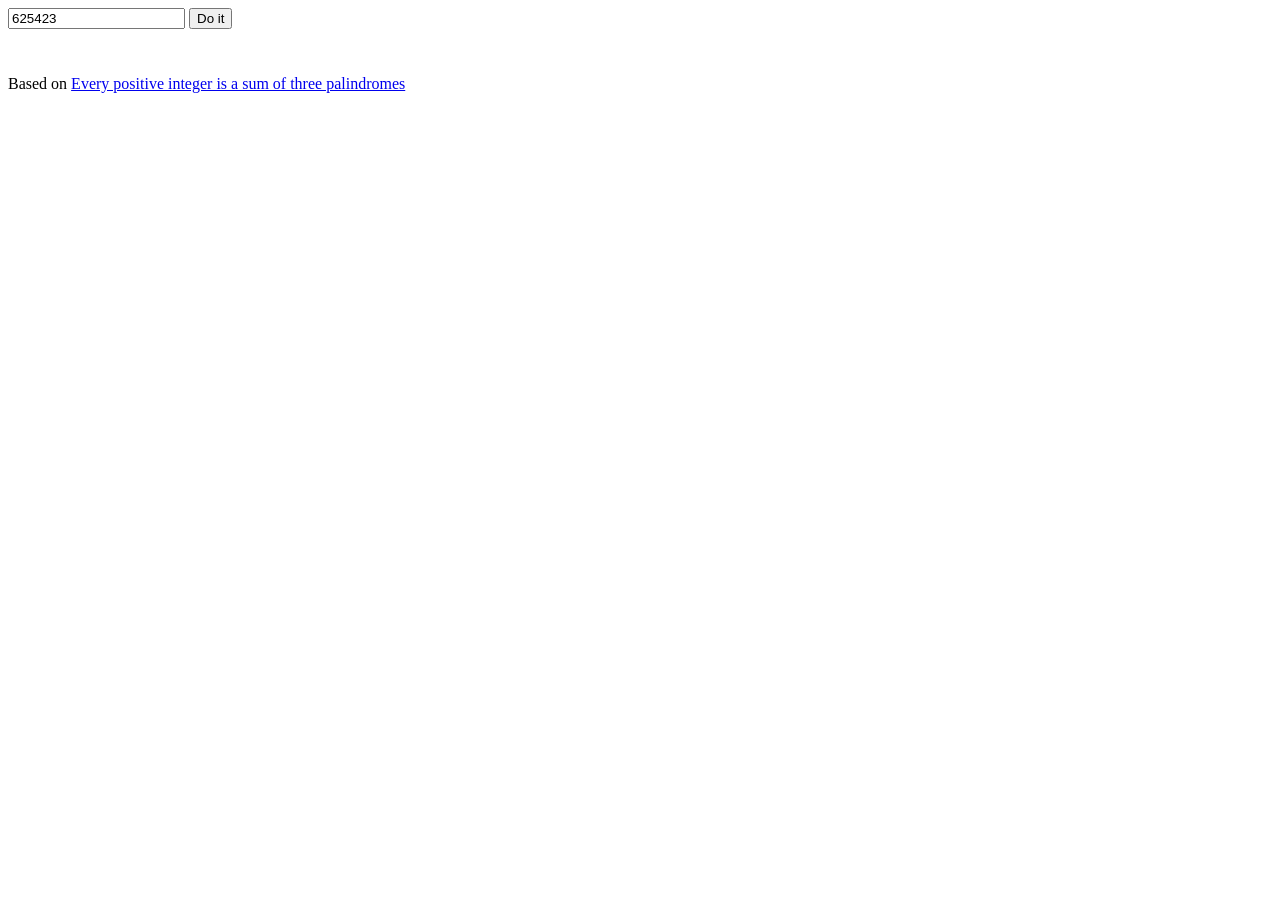
==== index.html @ 40272c16 "first go I think it works. Need to check all small numbers" ====
<!doctype html>
<html>
    <head>
        <style type="text/css">
            #output {
                display:inline-block;
                text-align: right;
                letter-spacing: 1em;
            }
        </style>
    </head>
    <body>
        <input type="text" id="n" value="625423">
        <button id="do-it">Do it</button>
        <br>
        <pre id="output"></pre>
        <footer>
            <p>Based on <a href="https://arxiv.org/abs/1602.06208v2">Every positive integer is a sum of three palindromes</a></p>
        </footer>
        <script src="thing.js"></script>
    </body>
</html>
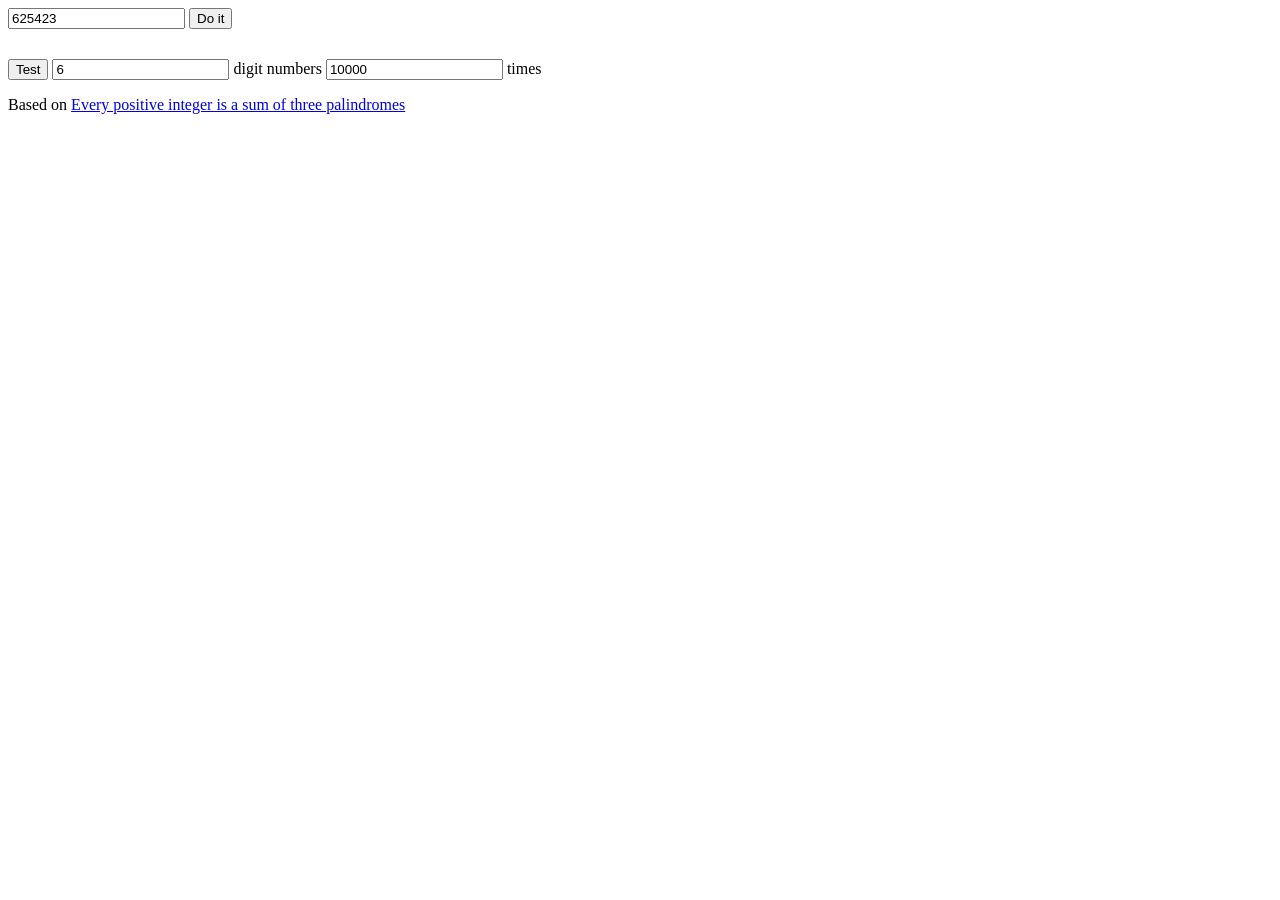
==== commit 93be2a02: "it seems to work! Checked on all numbers up to and including 6 digits, and on thousands of random nu" ====
--- a/index.html
+++ b/index.html
@@ -10,10 +10,21 @@
         </style>
     </head>
     <body>
-        <input type="text" id="n" value="625423">
-        <button id="do-it">Do it</button>
-        <br>
-        <pre id="output"></pre>
+        <section>
+            <div>
+                <input type="text" id="n" value="625423">
+                <button id="do-it">Do it</button>
+            </div>
+            <pre id="output"></pre>
+        </section>
+        <section>
+            <button id="big-test">Test</button>
+            <input id="test-length" type="number" value="6">
+            digit numbers
+            <input id="test-count" type="number" value="10000">
+            times
+            <p id="test-result"></p>
+        </section>
         <footer>
             <p>Based on <a href="https://arxiv.org/abs/1602.06208v2">Every positive integer is a sum of three palindromes</a></p>
         </footer>
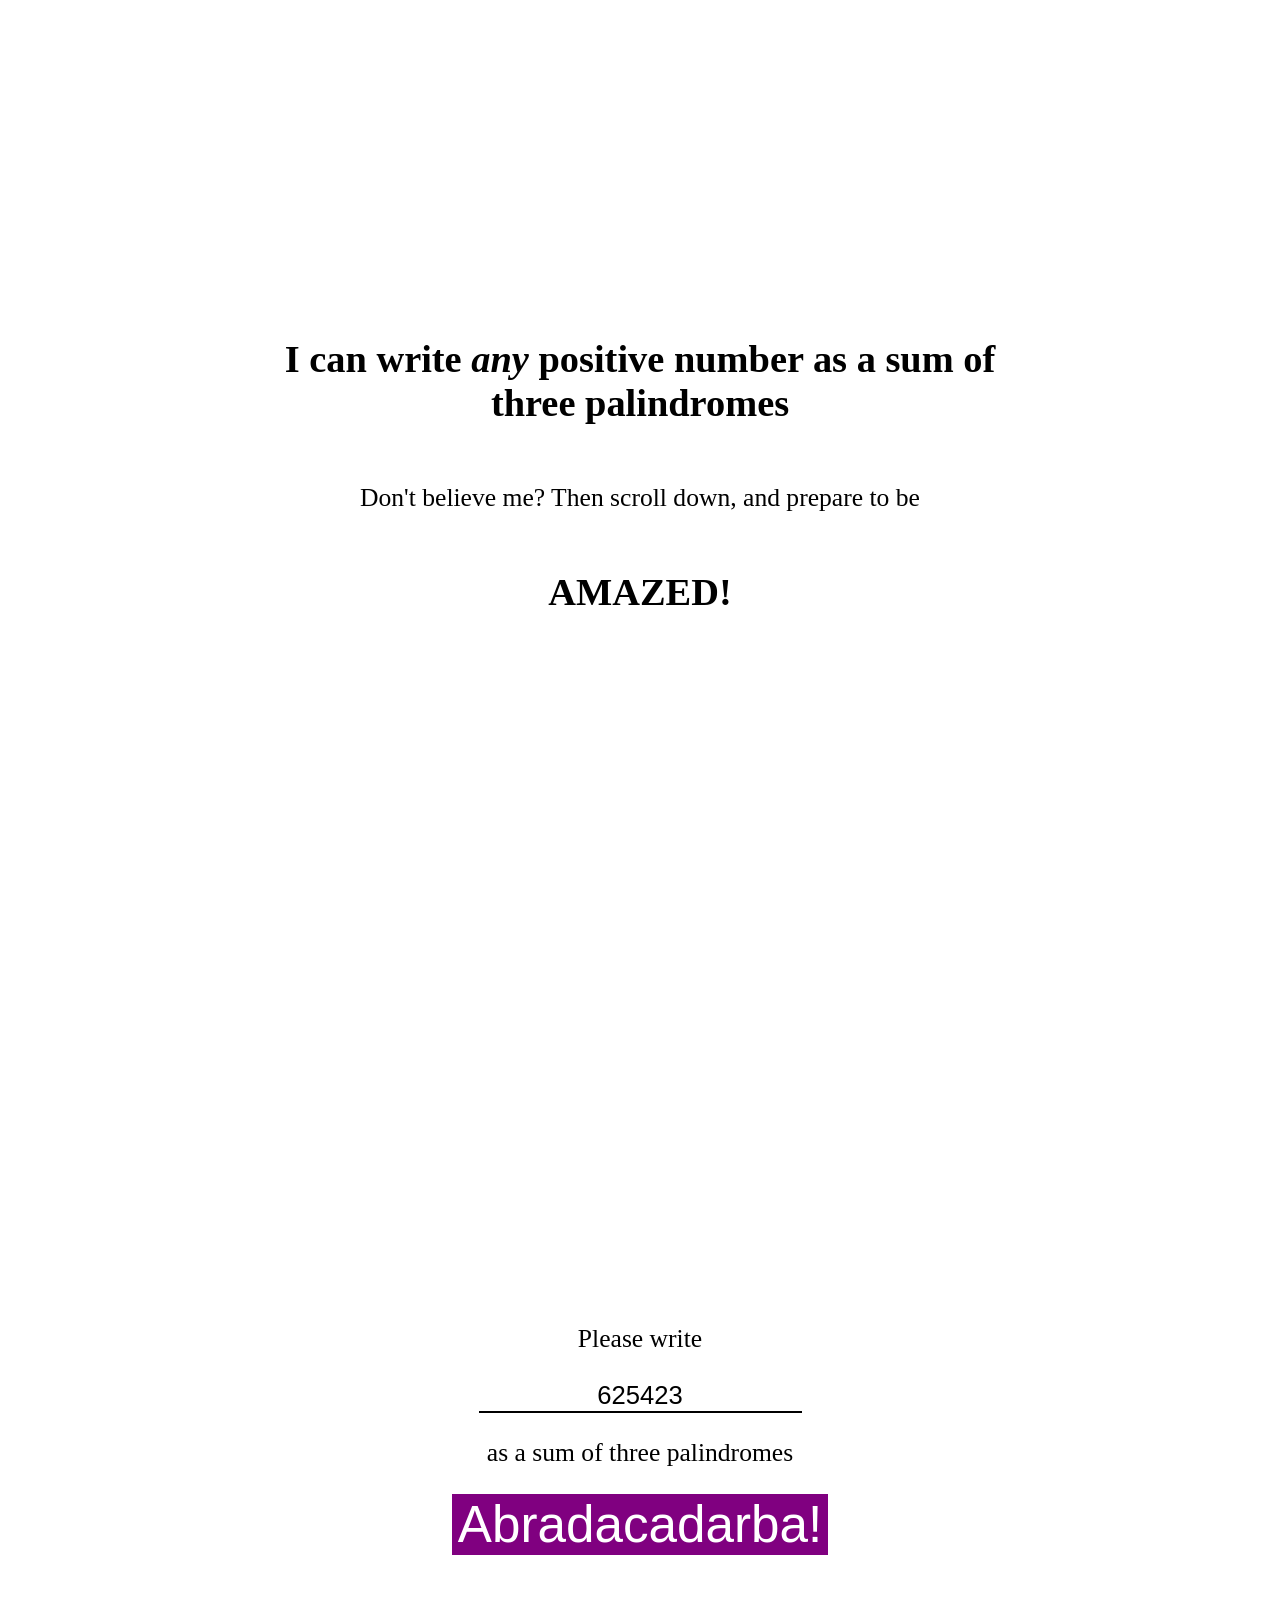
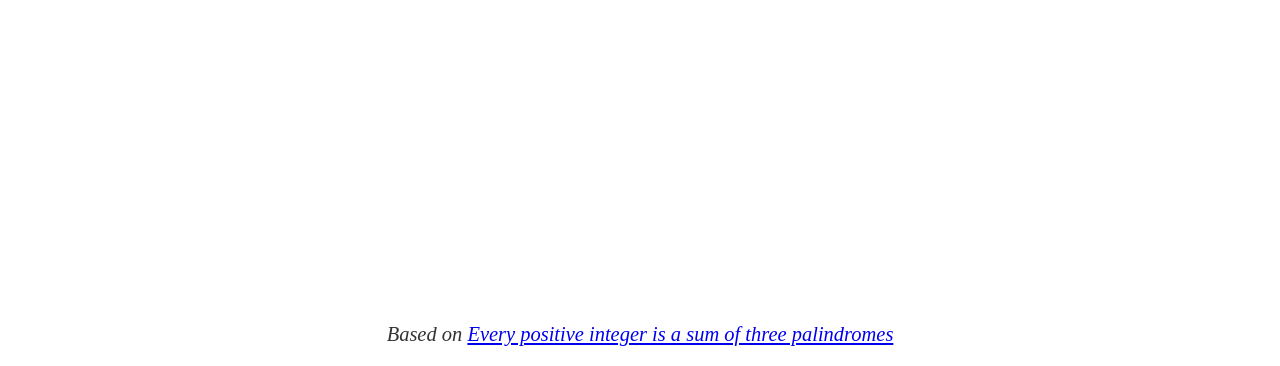
==== commit 52885090: "a bit of patter" ====
--- a/index.html
+++ b/index.html
@@ -1,33 +1,34 @@
 <!doctype html>
-<html>
+<html lang="en">
     <head>
-        <style type="text/css">
-            #output {
-                display:inline-block;
-                text-align: right;
-                letter-spacing: 1em;
-            }
-        </style>
+        <title>Anna's palindromic magic trick</title>
+        <meta charset="utf-8">
+        <link rel="stylesheet" href="thing.css"></link>
     </head>
     <body>
-        <section>
-            <div>
-                <input type="text" id="n" value="625423">
-                <button id="do-it">Do it</button>
-            </div>
-            <pre id="output"></pre>
-        </section>
-        <section>
-            <button id="big-test">Test</button>
-            <input id="test-length" type="number" value="6">
-            digit numbers
-            <input id="test-count" type="number" value="10000">
-            times
-            <p id="test-result"></p>
-        </section>
+        <header>
+        </header>
+        <main>
+            <section>
+                <h1>I can write <em>any</em> positive number as a sum of three palindromes</h1>
+                <p>Don't believe me? Then scroll down, and prepare to be</p>
+                <h2>AMAZED!</h2>
+            </section>
+            <section>
+                <form id="input">
+                    <p>Please write</p>
+                    <input type="text" id="n" value="625423">
+                    <p>as a sum of three palindromes</p>
+                    <button type="submit" id="do-it">Abradacadarba!</button>
+                </form>
+            </section>
+            <section id="output">
+            </section>
+        </main>
         <footer>
             <p>Based on <a href="https://arxiv.org/abs/1602.06208v2">Every positive integer is a sum of three palindromes</a></p>
         </footer>
+        <script src="3palindromes.js"></script>
         <script src="thing.js"></script>
     </body>
 </html>
--- a/thing.css
+++ b/thing.css
@@ -0,0 +1,76 @@
+html {
+    font-size: 2vw;
+}
+@media screen and (max-width:600px) {
+    html {
+        font-size: 14px;
+    }
+}
+body {
+    text-align: center;
+    max-width: 800px;
+    margin: 0 auto;
+}
+main {
+}
+section {
+    min-height: 100vh;
+    display: flex;
+    justify-content: center;
+    flex-direction: column;
+    padding: 1em 0;
+}
+footer {
+    font-size: 0.8rem;
+    font-style: italic;
+    color: #333;
+}
+
+#do-it {
+    background: purple;
+    color: white;
+    font-size: 2em;
+    opacity: 1;
+    transition: opacity 0.5s;
+    border: none;
+}
+#do-it:disabled {
+    opacity: 0;
+}
+
+#n {
+    display: inline-block;
+    margin: 0;
+    border: none;
+    border-bottom: 2px solid black;
+    font-size: 1rem;
+    text-align: center;
+}
+
+#output:not(.show) {
+    display: none;
+}
+
+#output .digit {
+    opacity: 1;
+    transition: opacity 1s, transform 1s;
+    transform: rotate(0deg) scale(1.0);
+    display: inline-block;
+    text-align: center;
+    width: 1em;
+}
+#output .digit:not(.revealed) {
+    opacity: 0;
+}
+.row {
+    display: flex;
+    justify-content: end;
+}
+#output .row:not(.final) .digit:not(.revealed) {
+    transform: rotate(3000deg) scale(0);
+}
+
+#output .row.final {
+    padding-top: 0.1em;
+    border-top: 1px solid black;
+}
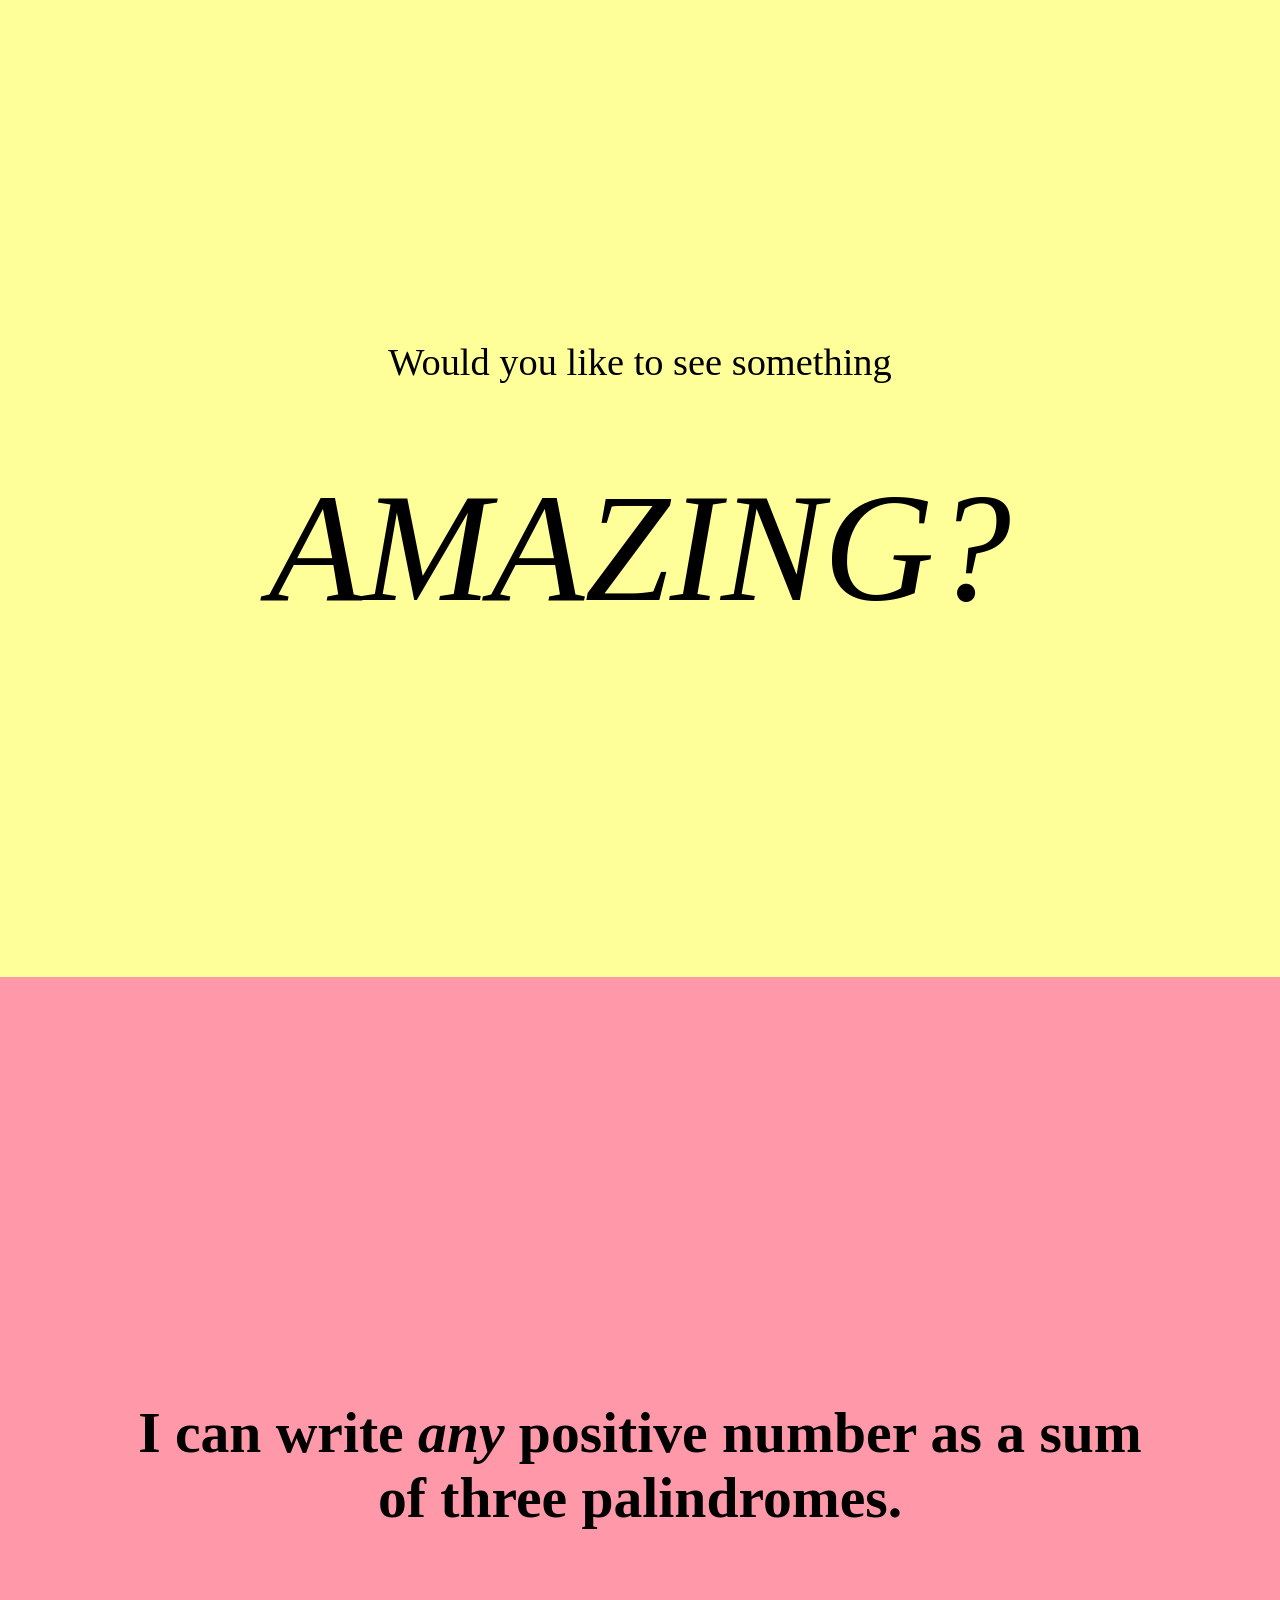
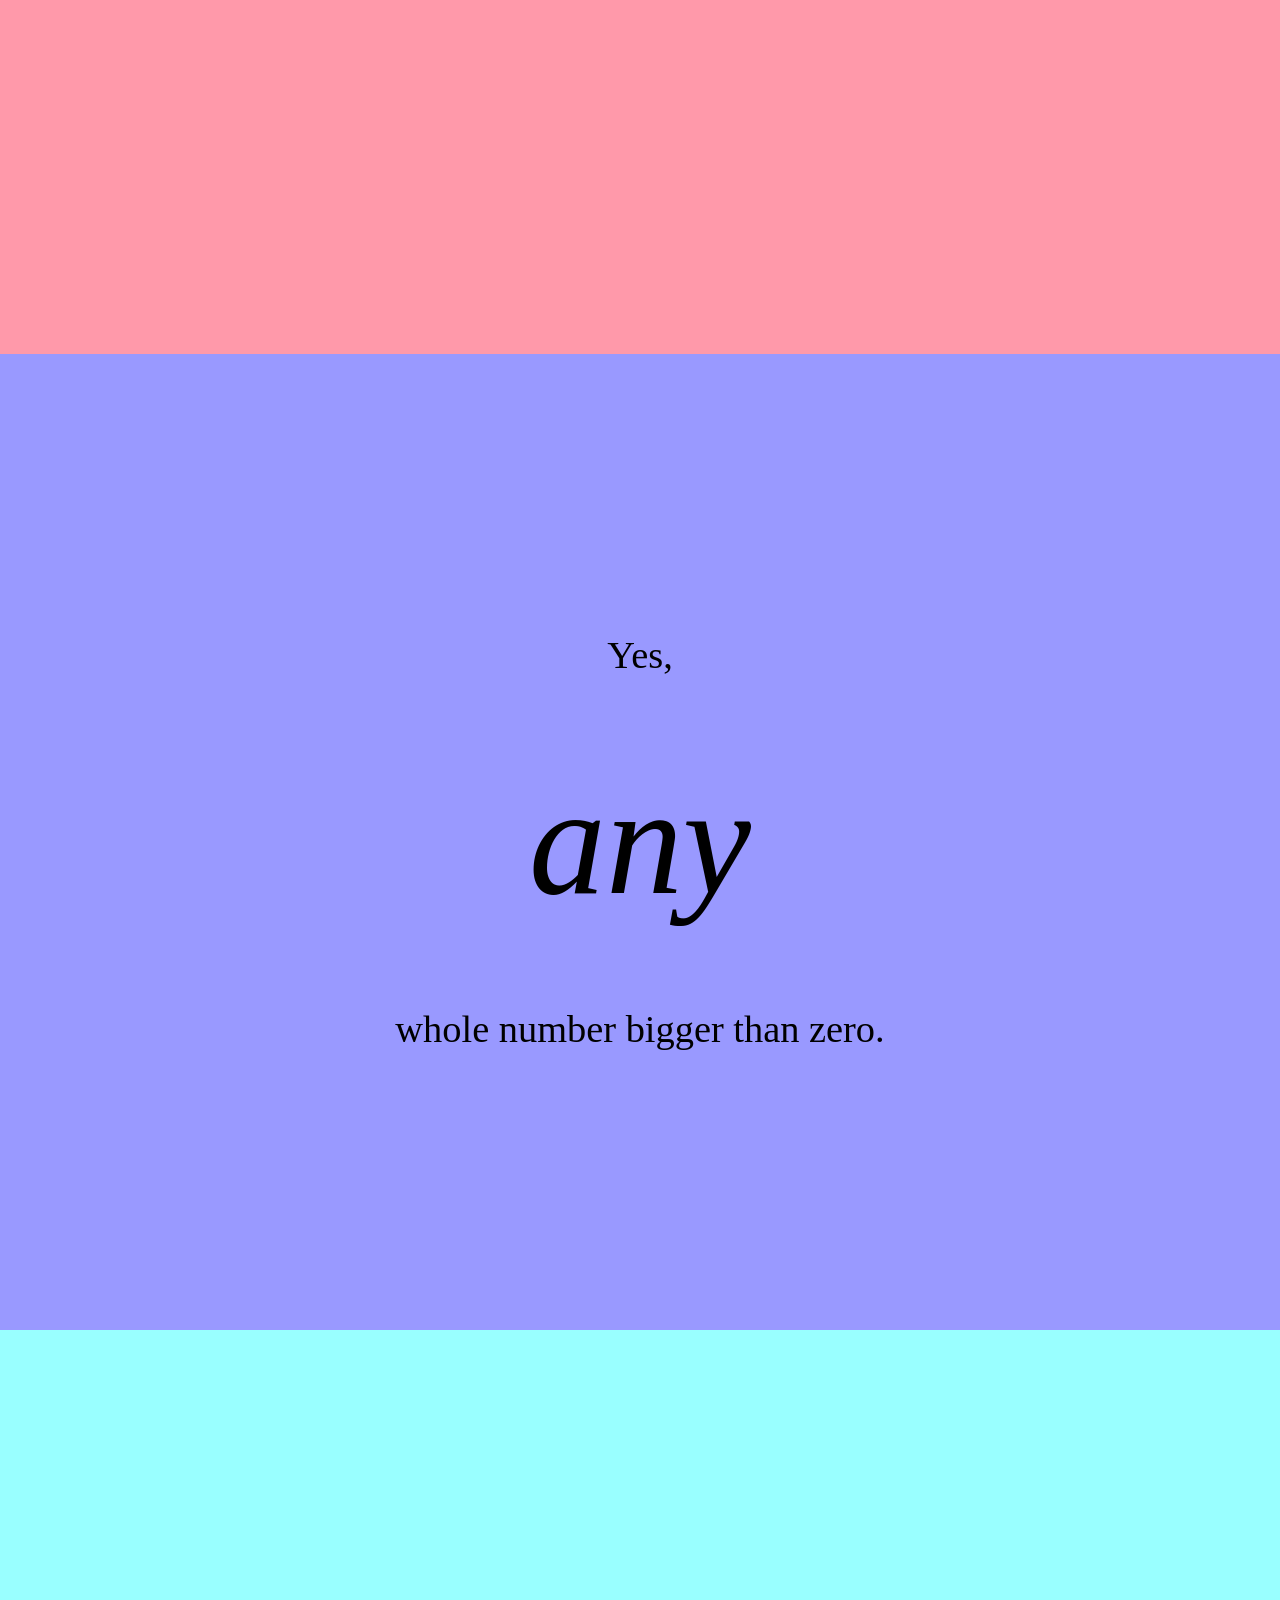
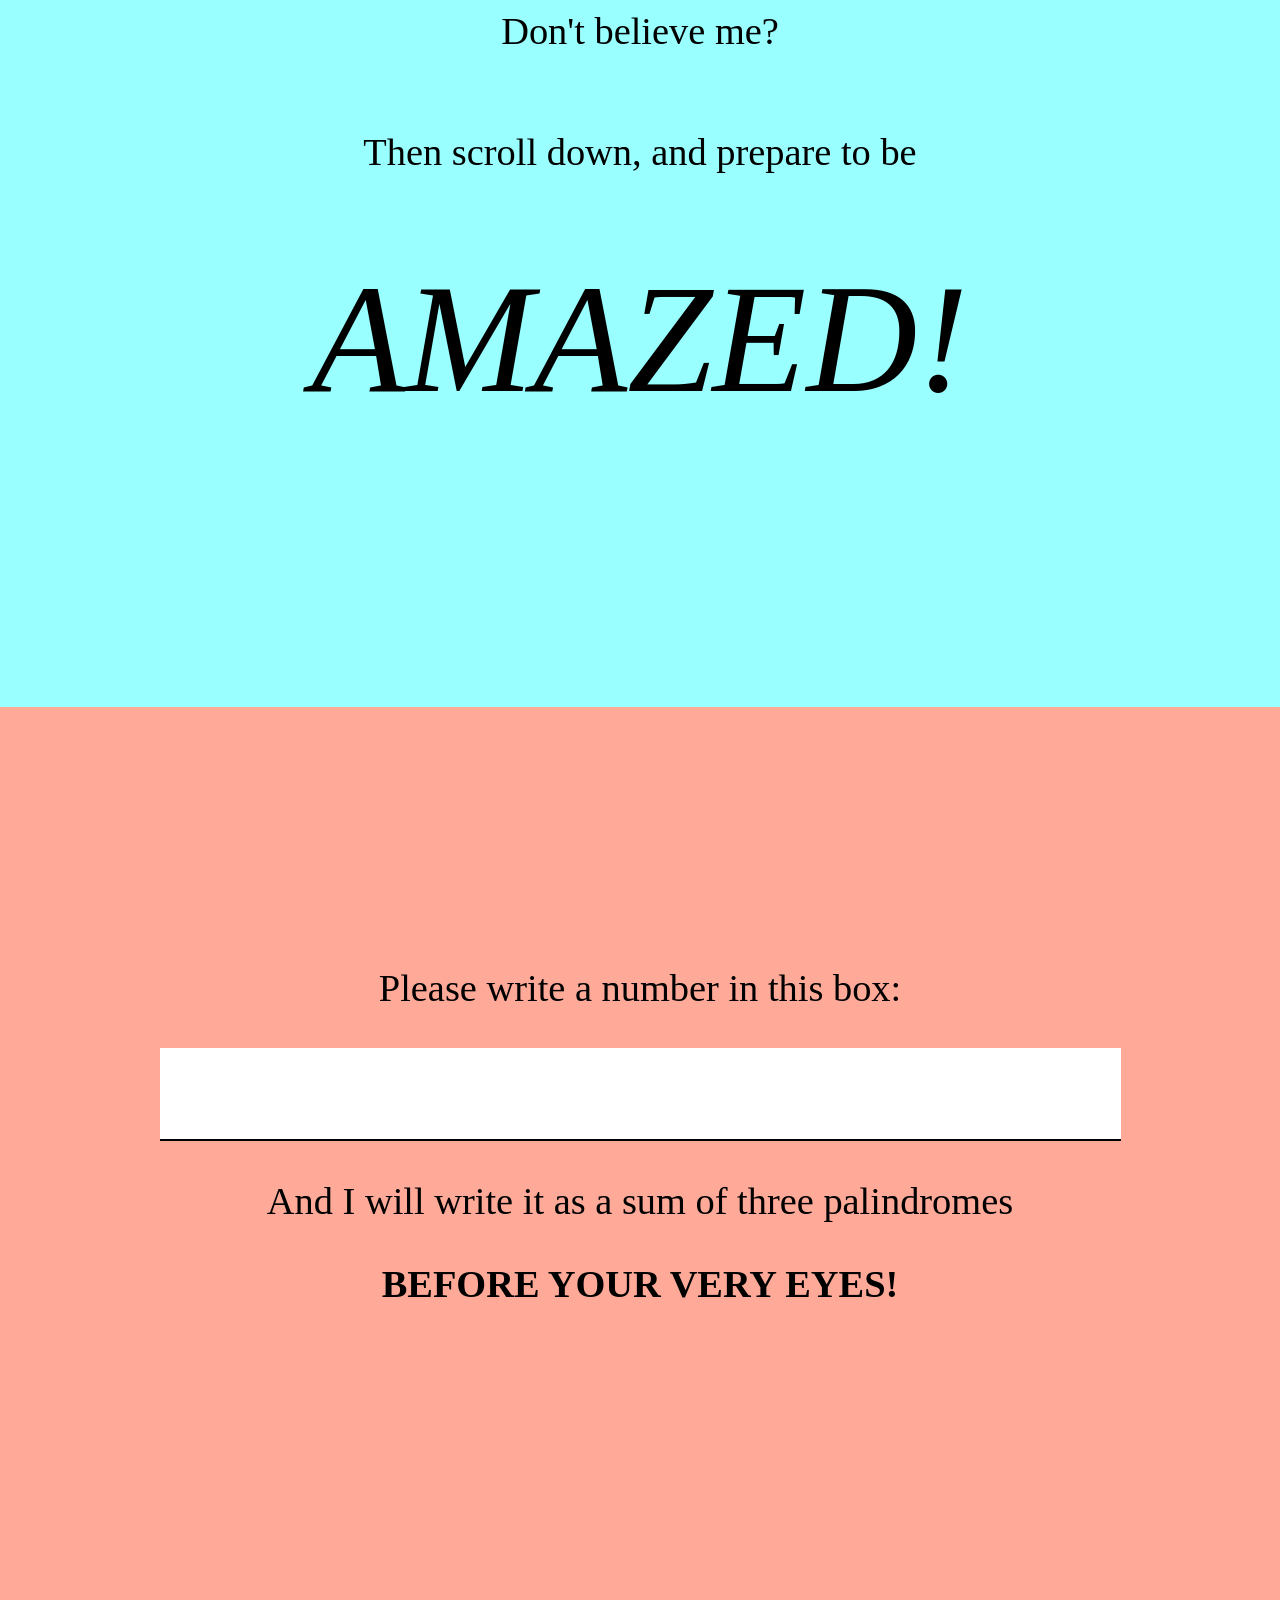
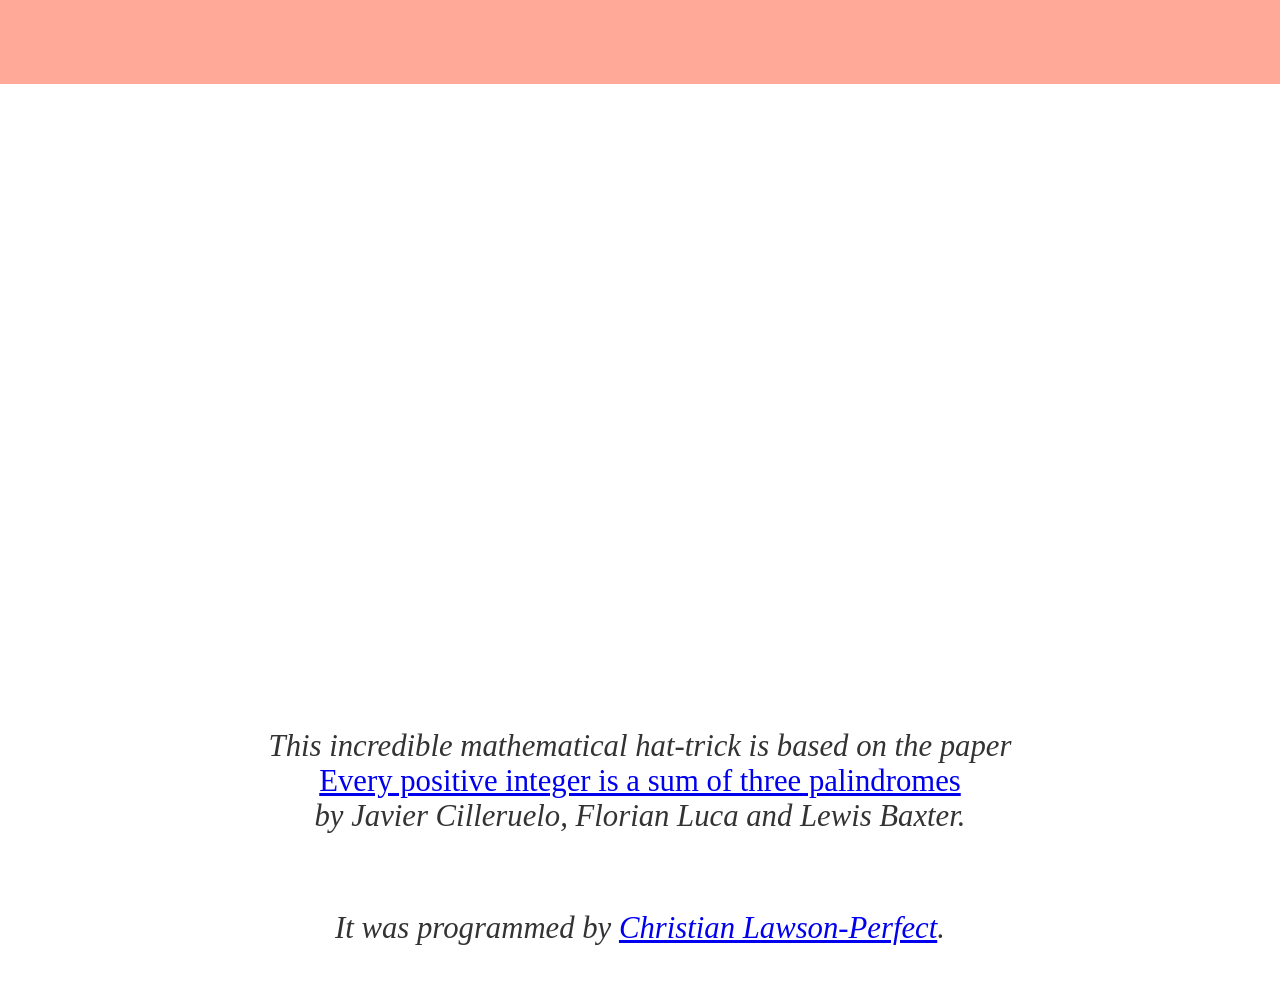
==== commit 3b551cc1: "more patter, more rad animations" ====
--- a/index.html
+++ b/index.html
@@ -1,32 +1,60 @@
 <!doctype html>
 <html lang="en">
     <head>
-        <title>Anna's palindromic magic trick</title>
+        <title>The incredible palindromic hat-trick</title>
         <meta charset="utf-8">
+        <meta name="viewport" content="width=device-width, initial-scale=1.0">
         <link rel="stylesheet" href="thing.css"></link>
     </head>
     <body>
         <header>
         </header>
         <main>
-            <section>
-                <h1>I can write <em>any</em> positive number as a sum of three palindromes</h1>
-                <p>Don't believe me? Then scroll down, and prepare to be</p>
-                <h2>AMAZED!</h2>
+            <section style="background: hsl(60,100%,80%);">
+                <p>Would you like to see something</p>
+                <p class="amazing">AMAZING?</p>
             </section>
-            <section>
+            <section style="background: hsl(350,100%,80%);">
+                <h1>I can write <em>any</em> positive number as a sum of three palindromes.</h1>
+            </section>
+            <section style="background: hsl(240,100%,80%);">
+                <p>Yes,</p>
+                <p class="amazing">any</p>
+                <p>whole number bigger than zero.</p>
+            </section>
+            <section style="background: hsl(180,100%,80%);">
+                <p>Don't believe me?</p>
+                <p>Then scroll down, and prepare to be</p>
+                <p class="amazing wobble">AMAZED!</p>
+            </section>
+            <section style="background: hsl(10,100%,80%);">
                 <form id="input">
-                    <p>Please write</p>
-                    <input type="text" id="n" value="625423">
-                    <p>as a sum of three palindromes</p>
-                    <button type="submit" id="do-it">Abradacadarba!</button>
+                    <p>Please write a number in this box:</p>
+                    <input type="text" id="n" value="" autocomplete="off">
+                    <p>And I will write it as a sum of three palindromes</p>
+                    <p><strong>BEFORE YOUR VERY EYES!</strong></p>
+                    <button type="submit" id="do-it">!AbradacadarbA!</button>
                 </form>
             </section>
-            <section id="output">
+            <section id="output-section" class="hide-before-number">
+                <div id="first-row"></div>
+                <div>=</div>
+                <div id="output"></div>
+            </section>
+            <section class="hide-before-complete" style="background: hsl(80,100%,80%);">
+                <p class="amazing wobble">INCREDIBLE!</p>
+                <p>It really does work for any number - scroll back up and try another one.</p>
             </section>
         </main>
         <footer>
-            <p>Based on <a href="https://arxiv.org/abs/1602.06208v2">Every positive integer is a sum of three palindromes</a></p>
+            <p>
+                This incredible mathematical hat-trick is based on the paper
+                <br>
+                <a style="font-style: normal;" href="https://arxiv.org/abs/1602.06208v2">Every positive integer is a sum of three palindromes</a>
+                <br>
+                by Javier Cilleruelo, Florian Luca and Lewis Baxter.
+            </p>
+            <p>It was programmed by <a href="http://somethingorotherwhatever.com">Christian Lawson-Perfect</a>.</p>
         </footer>
         <script src="3palindromes.js"></script>
         <script src="thing.js"></script>
--- a/thing.css
+++ b/thing.css
@@ -1,15 +1,37 @@
 html {
-    font-size: 2vw;
-}
-@media screen and (max-width:600px) {
-    html {
-        font-size: 14px;
-    }
+    font-size: 3vw;
 }
 body {
     text-align: center;
-    max-width: 800px;
     margin: 0 auto;
+}
+p, h1, h2, h3 {
+    max-width: 80vw;
+    margin: 1rem auto;
+}
+.amazing {
+    font-size: 4em;
+    font-style: italic;
+    animation: pulse 1s alternate-reverse infinite cubic-bezier(.86,0,.07,1);
+}
+.wobble {
+    animation: wobble 0.1s alternate-reverse infinite linear;
+}
+@keyframes pulse {
+    from {
+        transform: scale(0.9);
+    }
+    to {
+        transform: scale(1.1);
+    }
+}
+@keyframes wobble {
+    from {
+        transform: rotate(-2deg);
+    }
+    to {
+        transform: rotate(2deg);
+    }
 }
 main {
 }
@@ -24,18 +46,24 @@
     font-size: 0.8rem;
     font-style: italic;
     color: #333;
+    min-height: 100vh;
+    display: flex;
+    flex-direction: column;
+    justify-content: end;
 }
 
 #do-it {
-    background: purple;
+    background: hsl(190,100%,20%);
     color: white;
     font-size: 2em;
     opacity: 1;
     transition: opacity 0.5s;
     border: none;
+    padding: 0.2em 1em;
 }
 #do-it:disabled {
     opacity: 0;
+    transition: opacity 0s;
 }
 
 #n {
@@ -43,26 +71,55 @@
     margin: 0;
     border: none;
     border-bottom: 2px solid black;
-    font-size: 1rem;
+    font-size: 2rem;
     text-align: center;
+    max-width: 90vw;
 }
 
-#output:not(.show) {
+body.complete .row.final, body.complete #first-row {
+    animation: incredible 2s 1s alternate-reverse infinite;
+}
+@keyframes incredible {
+    0% { color: hsl(0,100%,0%); }
+    10% { color: hsl(240,0%,50%); }
+    20% { color: hsl(240,100%,50%); }
+    30% { color: hsl(50,0%,50%); }
+    40% { color: hsl(50,100%,50%); }
+    50% { color: hsl(130,0%,50%); }
+    60% { color: hsl(130,100%,50%); }
+    70% { color: hsl(310,0%,50%); }
+    80% { color: hsl(310,100%,50%); }
+    90% { color: hsl(270,0%,50%); }
+    100% { color: hsl(270,100%,50%); }
+}
+
+#output {
+    margin: 0 auto;
+}
+
+body:not(.show) .hide-before-number {
+    display: none;
+}
+body:not(.complete) .hide-before-complete {
     display: none;
 }
 
-#output .digit {
+.digit {
     opacity: 1;
     transition: opacity 1s, transform 1s;
     transform: rotate(0deg) scale(1.0);
     display: inline-block;
     text-align: center;
     width: 1em;
+    font-size: 1.3rem;
 }
 #output .digit:not(.revealed) {
     opacity: 0;
 }
-.row {
+#first-row {
+    white-space: nowrap;
+}
+#output .row {
     display: flex;
     justify-content: end;
 }
@@ -73,4 +130,23 @@
 #output .row.final {
     padding-top: 0.1em;
     border-top: 1px solid black;
+    font-weight: bold;
 }
+
+.row:not(:first-child):not(:last-child)::before {
+    content: '+';
+    flex-grow: 1;
+    text-align: left;
+}
+
+@media screen and (max-width:700px) {
+    html {
+        font-size: 18px;
+    }
+    .amazing {
+    font-size: 3em;
+    }
+    .digit {
+        font-size: 1rem;
+    }
+}
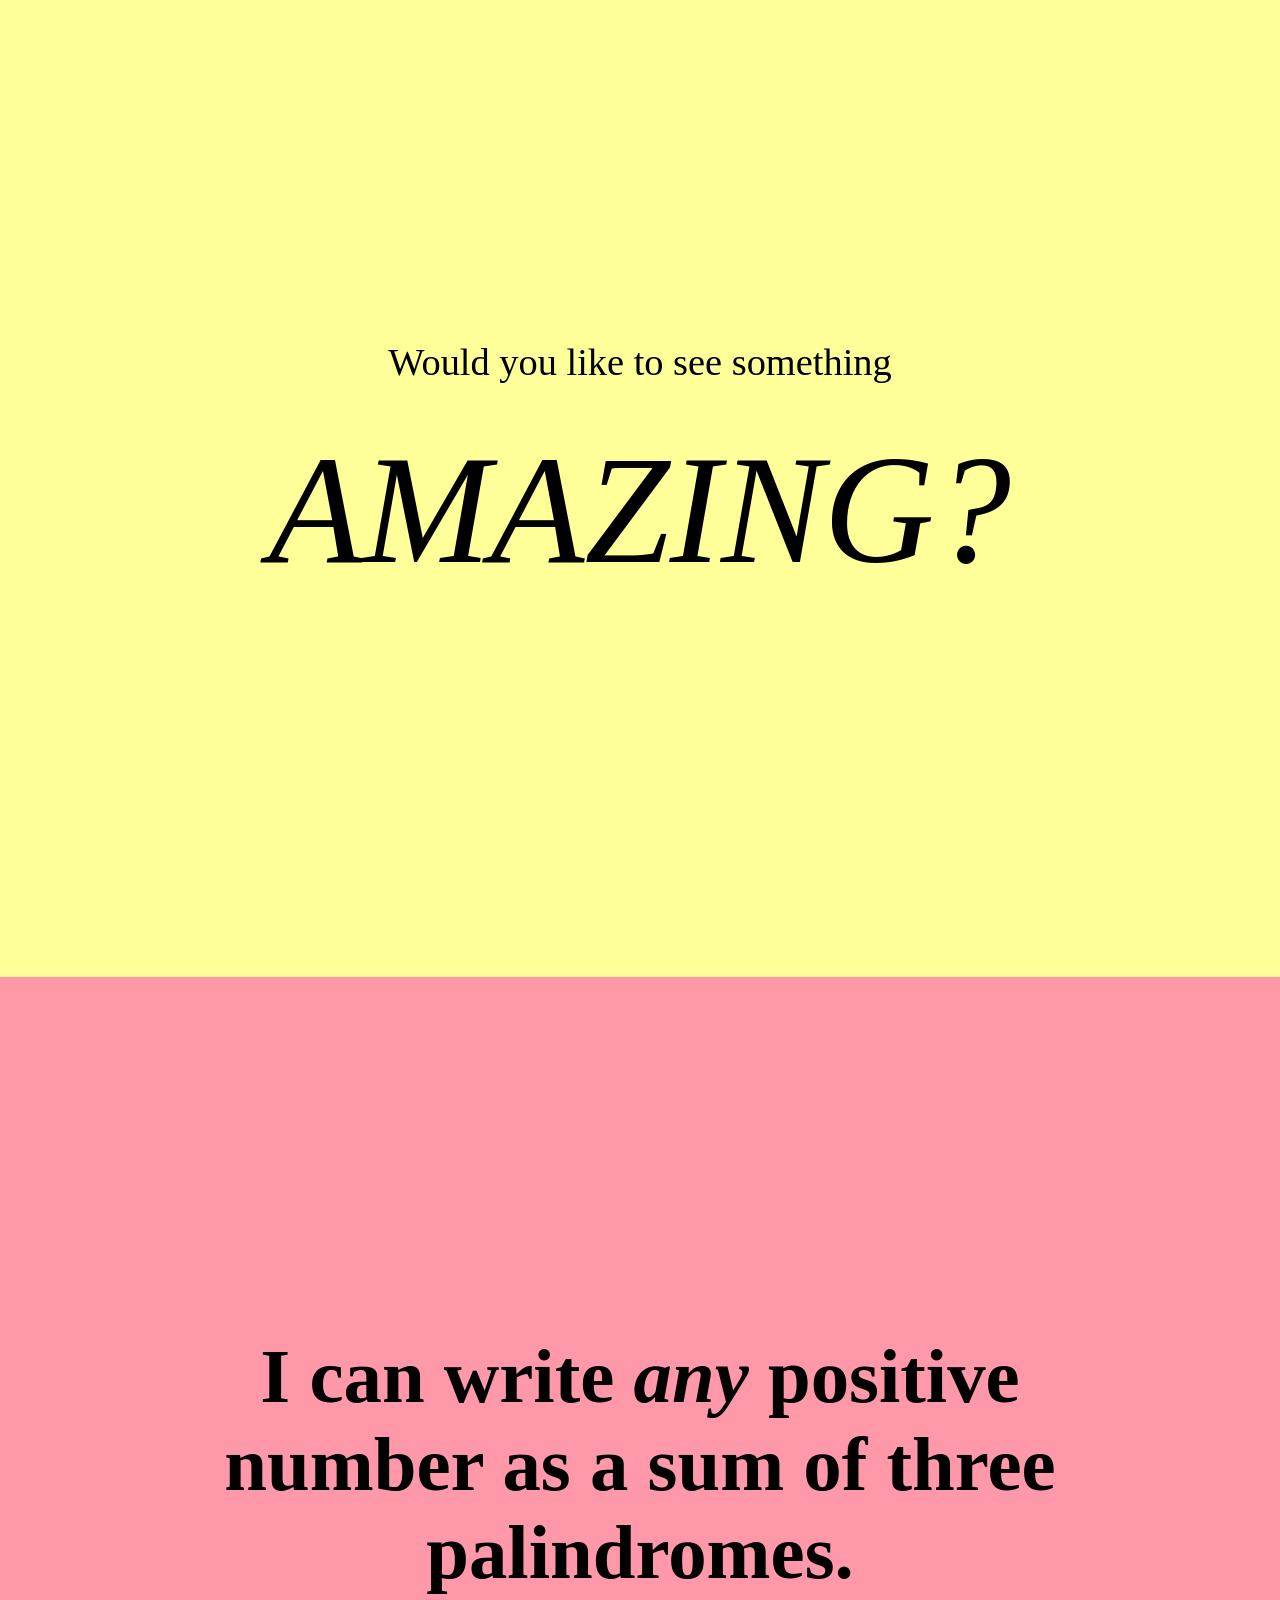
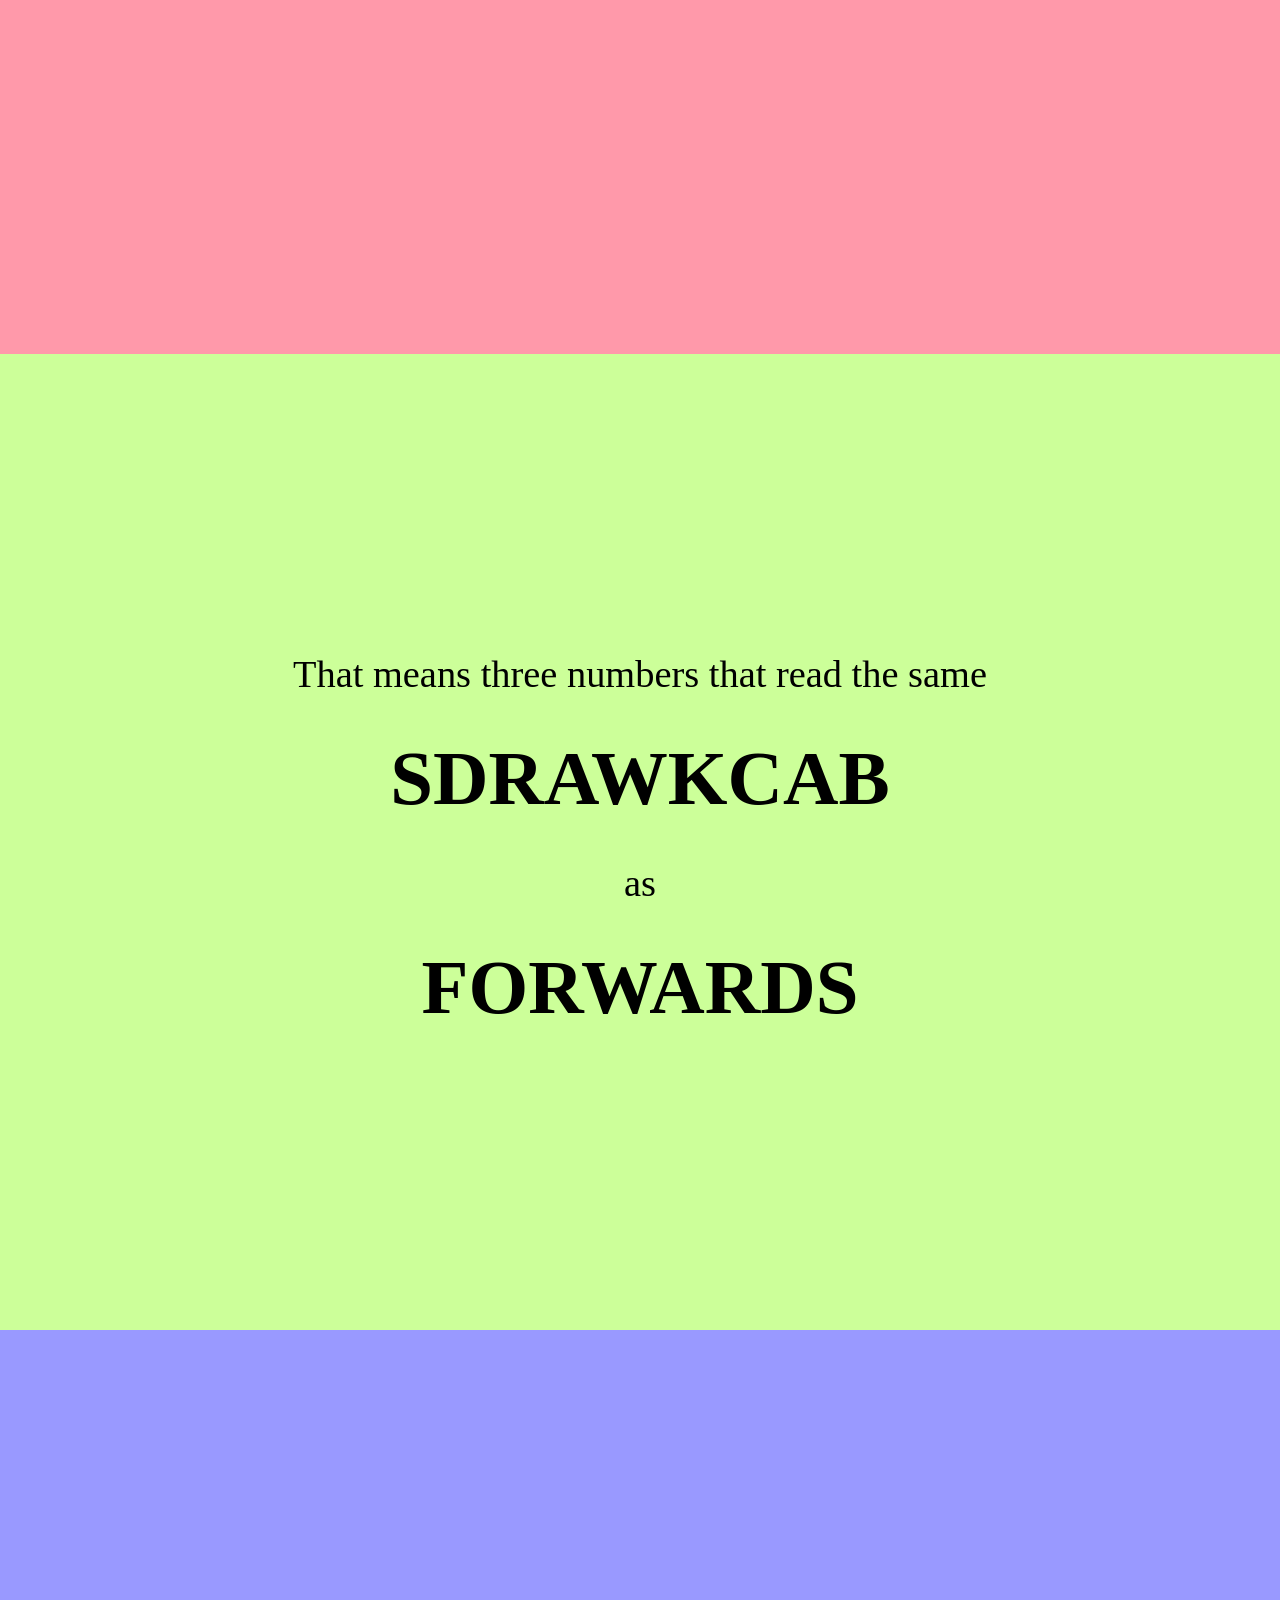
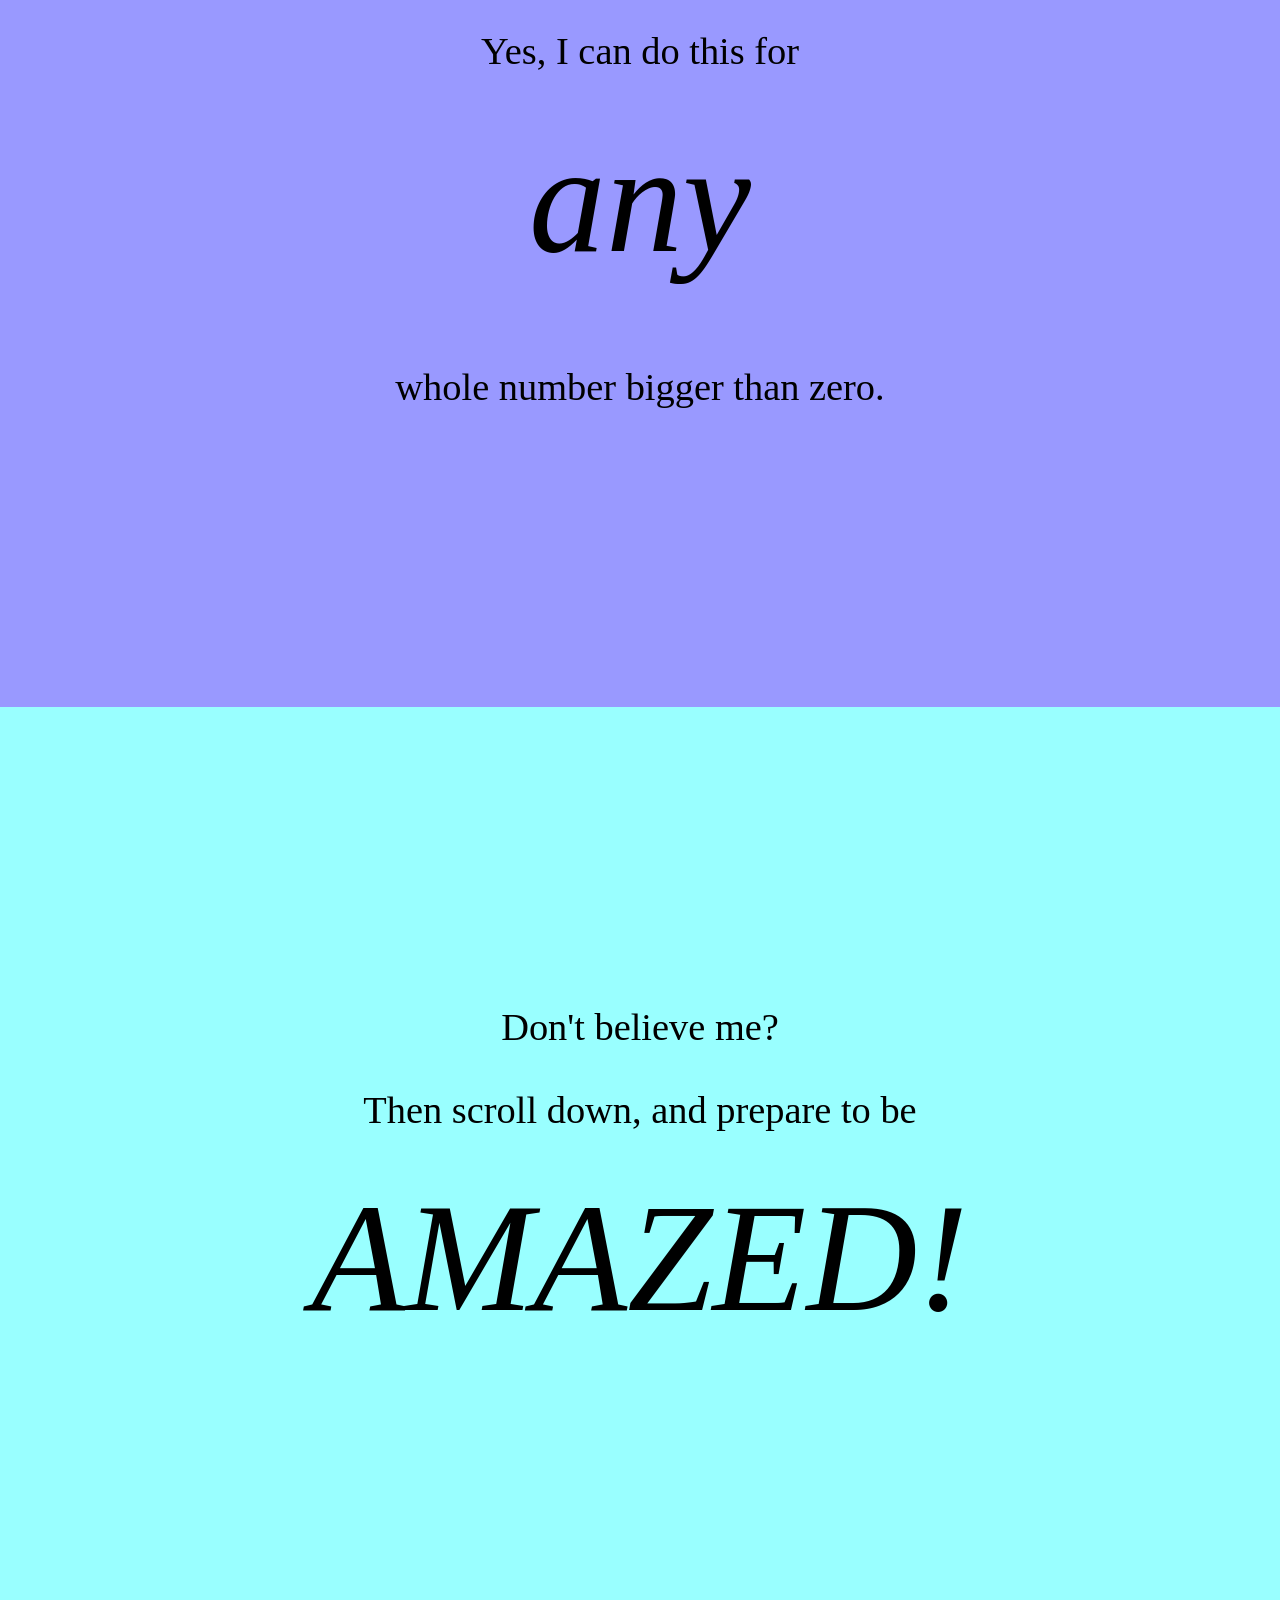
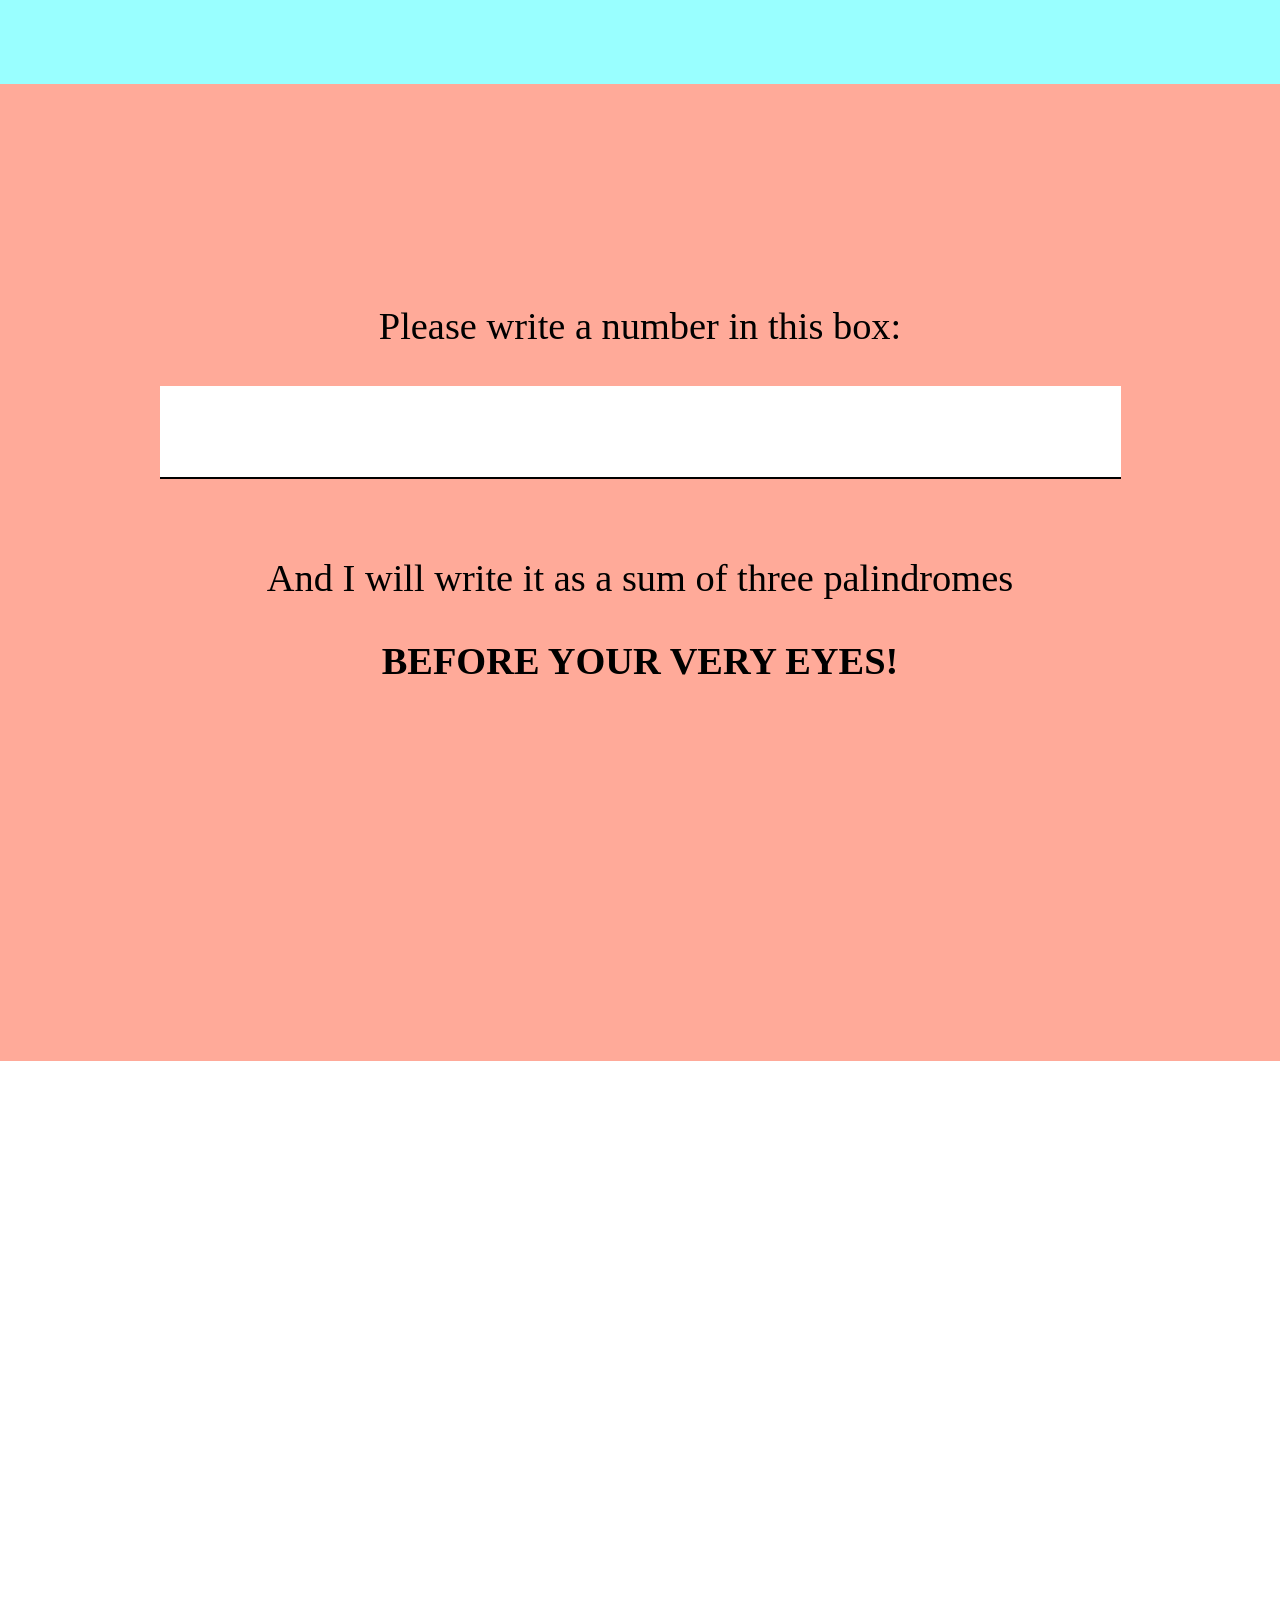
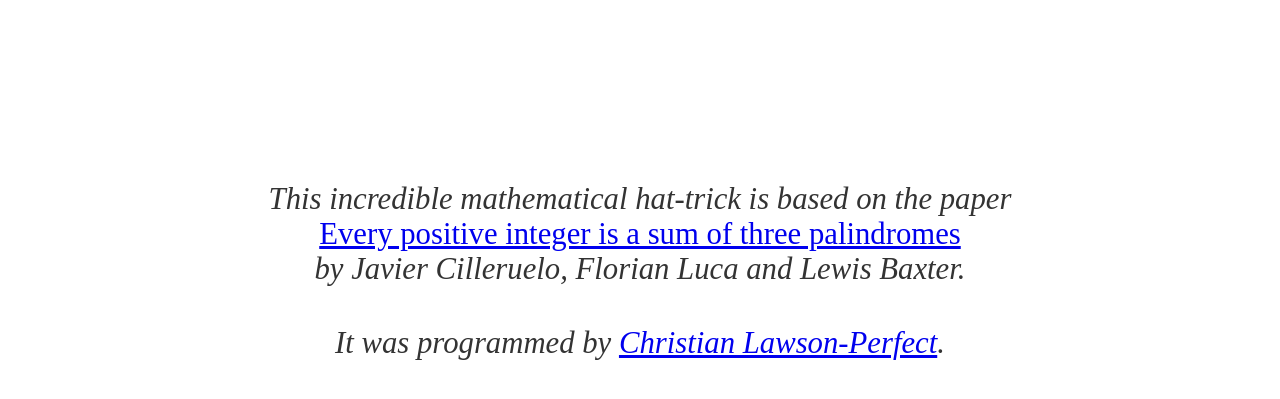
==== commit 73d304a8: "babel; more patter" ====
--- a/index.html
+++ b/index.html
@@ -15,10 +15,16 @@
                 <p class="amazing">AMAZING?</p>
             </section>
             <section style="background: hsl(350,100%,80%);">
-                <h1>I can write <em>any</em> positive number as a sum of three palindromes.</h1>
+                <p class="big">I can write <em>any</em> positive number as a sum of three palindromes.</p>
+            </section>
+            <section style="background: hsl(90,100%,80%);">
+                <p>That means three numbers that read the same</p>
+                <p class="big">SDRAWKCAB</p>
+                <p>as</p>
+                <p class="big">FORWARDS</p>
             </section>
             <section style="background: hsl(240,100%,80%);">
-                <p>Yes,</p>
+                <p>Yes, I can do this for</p>
                 <p class="amazing">any</p>
                 <p>whole number bigger than zero.</p>
             </section>
@@ -56,7 +62,7 @@
             </p>
             <p>It was programmed by <a href="http://somethingorotherwhatever.com">Christian Lawson-Perfect</a>.</p>
         </footer>
-        <script src="3palindromes.js"></script>
-        <script src="thing.js"></script>
+        <script src="3palindromes.babel.js"></script>
+        <script src="thing.babel.js"></script>
     </body>
 </html>
--- a/thing.css
+++ b/thing.css
@@ -7,12 +7,20 @@
 }
 p, h1, h2, h3 {
     max-width: 80vw;
-    margin: 1rem auto;
+    margin: 0 auto;
+}
+*~p, *~h1, *~h2, *~h3 {
+    margin-top: 1rem;
+}
+.big {
+    font-size: 2em;
+    font-weight: bold;
 }
 .amazing {
     font-size: 4em;
     font-style: italic;
     animation: pulse 1s alternate-reverse infinite cubic-bezier(.86,0,.07,1);
+    margin: 1rem auto;
 }
 .wobble {
     animation: wobble 0.1s alternate-reverse infinite linear;
@@ -50,11 +58,13 @@
     display: flex;
     flex-direction: column;
     justify-content: end;
+    padding-bottom: 1rem;
 }
 
 #do-it {
     background: hsl(190,100%,20%);
     color: white;
+    margin-top: 1rem;
     font-size: 2em;
     opacity: 1;
     transition: opacity 0.5s;
@@ -68,7 +78,7 @@
 
 #n {
     display: inline-block;
-    margin: 0;
+    margin: 1rem 0;
     border: none;
     border-bottom: 2px solid black;
     font-size: 2rem;
@@ -77,19 +87,14 @@
 }
 
 body.complete .row.final, body.complete #first-row {
-    animation: incredible 2s 1s alternate-reverse infinite;
+    animation: incredible 1s 1s alternate infinite linear;
 }
 @keyframes incredible {
     0% { color: hsl(0,100%,0%); }
-    10% { color: hsl(240,0%,50%); }
     20% { color: hsl(240,100%,50%); }
-    30% { color: hsl(50,0%,50%); }
     40% { color: hsl(50,100%,50%); }
-    50% { color: hsl(130,0%,50%); }
     60% { color: hsl(130,100%,50%); }
-    70% { color: hsl(310,0%,50%); }
     80% { color: hsl(310,100%,50%); }
-    90% { color: hsl(270,0%,50%); }
     100% { color: hsl(270,100%,50%); }
 }
 
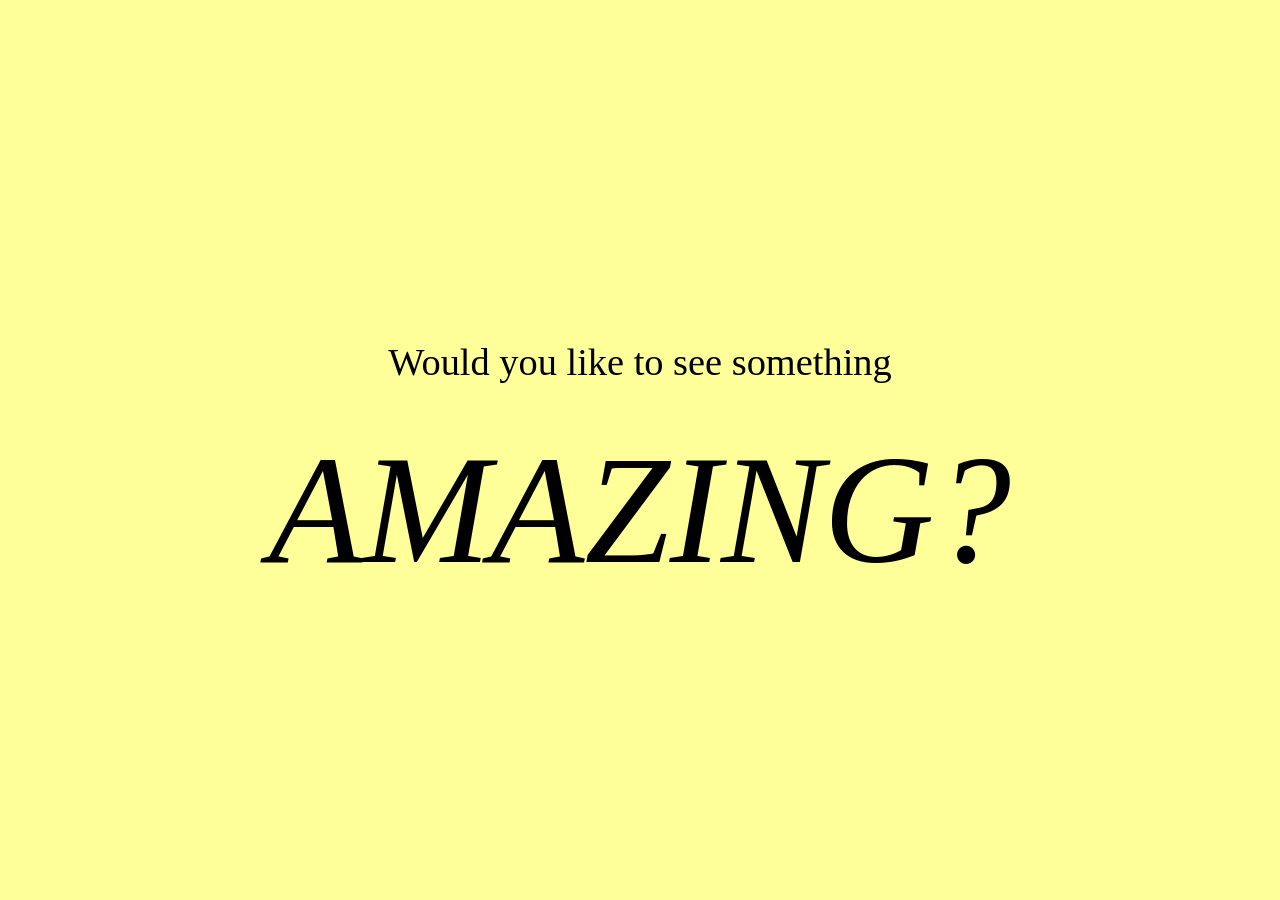
==== commit d8e65f30: "add scroll-snap" ====
--- a/index.html
+++ b/index.html
@@ -7,8 +7,6 @@
         <link rel="stylesheet" href="thing.css"></link>
     </head>
     <body>
-        <header>
-        </header>
         <main>
             <section style="background: hsl(60,100%,80%);">
                 <p>Would you like to see something</p>
@@ -36,7 +34,7 @@
             <section style="background: hsl(10,100%,80%);">
                 <form id="input">
                     <p>Please write a number in this box:</p>
-                    <input type="text" id="n" value="" autocomplete="off">
+                    <input type="number" id="n" value="" autocomplete="off">
                     <p>And I will write it as a sum of three palindromes</p>
                     <p><strong>BEFORE YOUR VERY EYES!</strong></p>
                     <button type="submit" id="do-it">!AbradacadarbA!</button>
@@ -51,17 +49,17 @@
                 <p class="amazing wobble">INCREDIBLE!</p>
                 <p>It really does work for any number - scroll back up and try another one.</p>
             </section>
+            <section>
+                <p>
+                    This incredible mathematical hat-trick is based on the paper
+                    <br>
+                    <a style="font-style: normal;" href="https://arxiv.org/abs/1602.06208v2">Every positive integer is a sum of three palindromes</a>
+                    <br>
+                    by Javier Cilleruelo, Florian Luca and Lewis Baxter.
+                </p>
+                <p>It was programmed by <a href="http://somethingorotherwhatever.com">Christian Lawson-Perfect</a>.</p>
+            </section>
         </main>
-        <footer>
-            <p>
-                This incredible mathematical hat-trick is based on the paper
-                <br>
-                <a style="font-style: normal;" href="https://arxiv.org/abs/1602.06208v2">Every positive integer is a sum of three palindromes</a>
-                <br>
-                by Javier Cilleruelo, Florian Luca and Lewis Baxter.
-            </p>
-            <p>It was programmed by <a href="http://somethingorotherwhatever.com">Christian Lawson-Perfect</a>.</p>
-        </footer>
         <script src="3palindromes.babel.js"></script>
         <script src="thing.babel.js"></script>
     </body>
--- a/thing.css
+++ b/thing.css
@@ -42,6 +42,9 @@
     }
 }
 main {
+    height: 100svh;
+    overflow: hidden scroll;
+    scroll-snap-type: y mandatory;
 }
 section {
     min-height: 100vh;
@@ -49,6 +52,7 @@
     justify-content: center;
     flex-direction: column;
     padding: 1em 0;
+    scroll-snap-align: start;
 }
 footer {
     font-size: 0.8rem;
@@ -126,7 +130,7 @@
 }
 #output .row {
     display: flex;
-    justify-content: end;
+    justify-content: flex-end;
 }
 #output .row:not(.final) .digit:not(.revealed) {
     transform: rotate(3000deg) scale(0);
